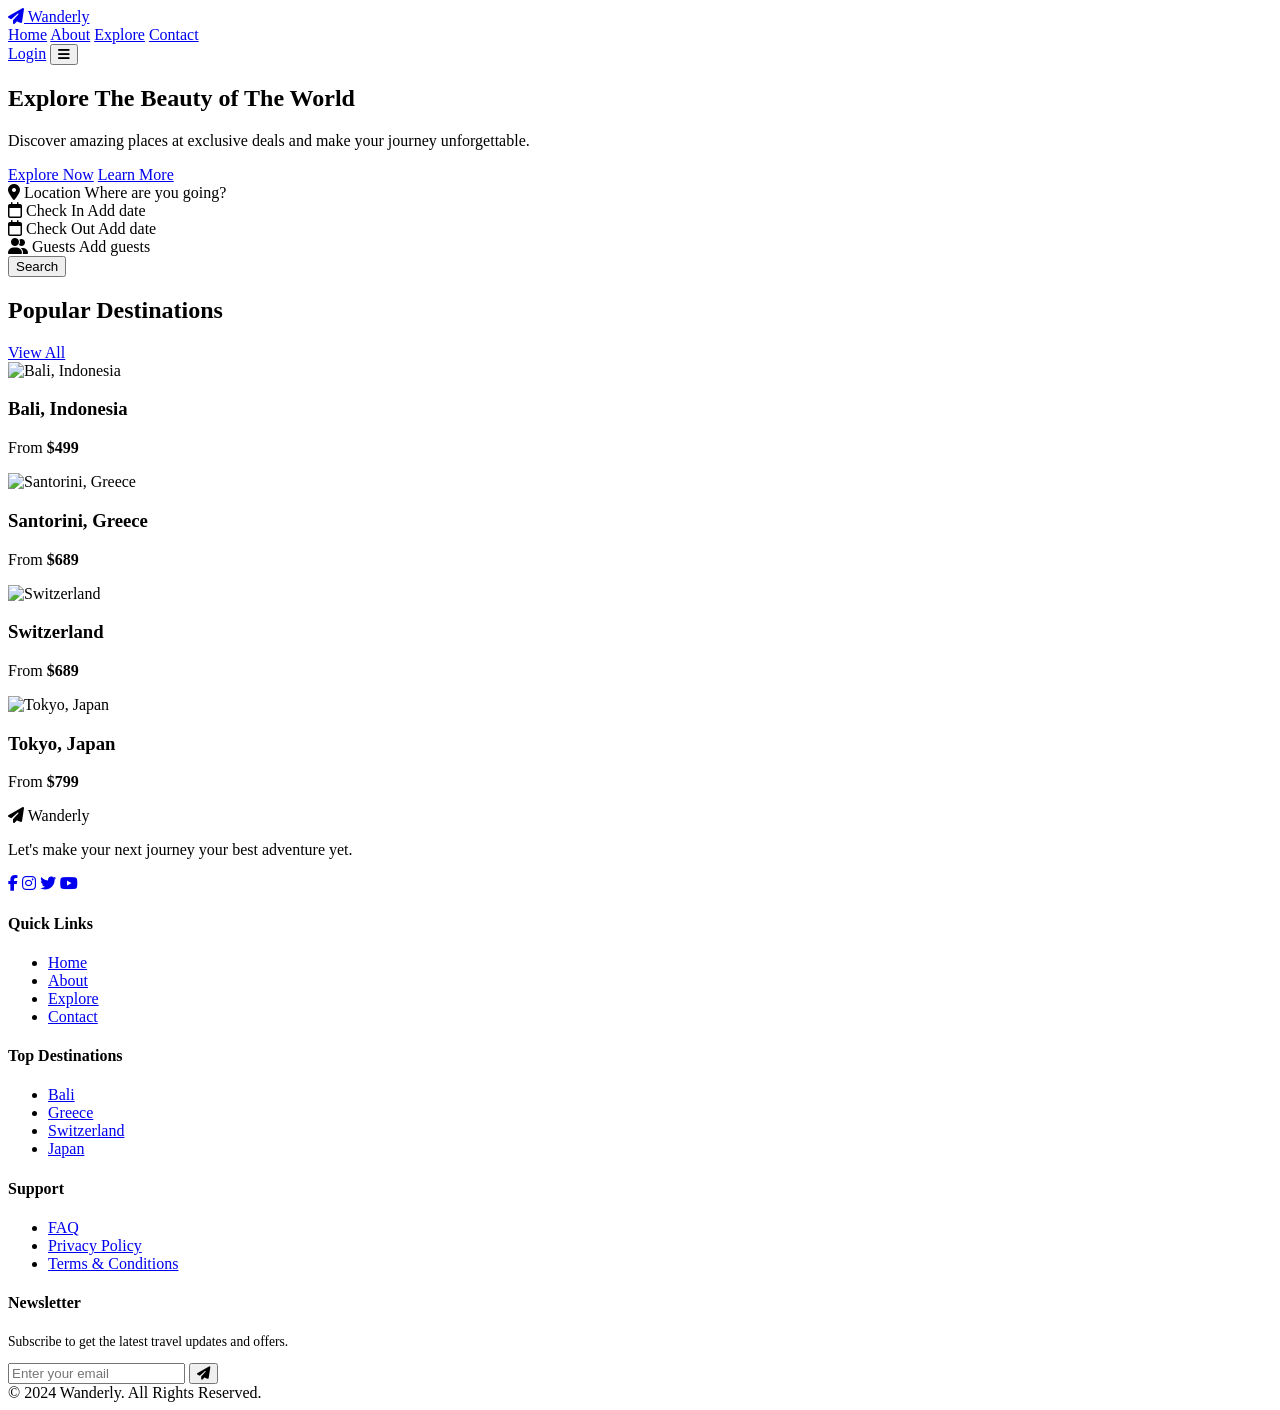
==== index.html @ 31401cce "Initial commit" ====
<!DOCTYPE html>
<html lang="en">
<head>
<meta charset="UTF-8" />
<meta name="viewport" content="width=device-width, initial-scale=1.0" />
<title>Wanderly | Explore The Beauty of The World</title>
<link rel="preconnect" href="https://fonts.googleapis.com" />
<link href="https://fonts.googleapis.com/css2?family=Inter:wght@400;500;600;700&display=swap" rel="stylesheet" />
<link rel="stylesheet" href="https://cdnjs.cloudflare.com/ajax/libs/font-awesome/6.5.1/css/all.min.css" />
<link rel="stylesheet" href="css/style.css" />
</head>
<body>

<!-- ================= NAVBAR ================= -->
<header class="navbar">
  <div class="container">
    <a href="index.html" class="logo"><i class="fa-solid fa-paper-plane icon"></i> Wanderly</a>

    <nav class="nav-links" id="navLinks">
      <a href="index.html" class="active">Home</a>
      <a href="about.html">About</a>
      <a href="explore.html">Explore</a>
      <a href="contact.html">Contact</a>
    </nav>

    <div class="nav-actions">
      <a href="login.html" class="btn btn-primary">Login</a>
      <button class="nav-toggle" id="navToggle" aria-label="Toggle menu"><i class="fa-solid fa-bars"></i></button>
    </div>
  </div>
</header>

<!-- ================= HERO ================= -->
<section class="hero">
  <div class="container">
    <div class="hero-content">
      <h1>Explore The Beauty of The World</h1>
      <p>Discover amazing places at exclusive deals and make your journey unforgettable.</p>
      <div class="hero-buttons">
        <a href="explore.html" class="btn btn-primary">Explore Now</a>
        <a href="about.html" class="btn btn-outline">Learn More</a>
      </div>
    </div>
  </div>
</section>

<!-- ================= SEARCH BAR ================= -->
<div class="container">
  <form class="search-bar">
    <div class="search-field">
      <label><i class="fa-solid fa-location-dot"></i> Location</label>
      <span>Where are you going?</span>
    </div>
    <div class="search-field">
      <label><i class="fa-regular fa-calendar"></i> Check In</label>
      <span>Add date</span>
    </div>
    <div class="search-field">
      <label><i class="fa-regular fa-calendar"></i> Check Out</label>
      <span>Add date</span>
    </div>
    <div class="search-field">
      <label><i class="fa-solid fa-user-group"></i> Guests</label>
      <span>Add guests</span>
    </div>
    <button type="submit" class="btn btn-primary">Search</button>
  </form>
</div>

<!-- ================= POPULAR DESTINATIONS ================= -->
<section class="section">
    
  <div class="container">
    <div class="section-header">
      <h2>Popular Destinations</h2>
      <a href="explore.html" class="view-all">View All</a>
    </div>

    <div class="destination-grid">
      <article class="destination-card">
        <div class="thumb"><img src="https://images.unsplash.com/photo-1518548419970-58e3b4079ab2?auto=format&fit=crop&w=500&q=80" alt="Bali, Indonesia"></div>
        <div class="info">
          <h3>Bali, Indonesia</h3>
          <p class="price">From <strong>$499</strong></p>
        </div>
      </article>

      <article class="destination-card">
        <div class="thumb"><img src="https://images.unsplash.com/photo-1570077188670-e3a8d69ac5ff?auto=format&fit=crop&w=500&q=80" alt="Santorini, Greece"></div>
        <div class="info">
          <h3>Santorini, Greece</h3>
          <p class="price">From <strong>$689</strong></p>
        </div>
      </article>

      <article class="destination-card">
        <div class="thumb"><img src="https://images.unsplash.com/photo-1531366936337-7c912a4589a7?auto=format&fit=crop&w=500&q=80" alt="Switzerland"></div>
        <div class="info">
          <h3>Switzerland</h3>
          <p class="price">From <strong>$689</strong></p>
        </div>
      </article>

      <article class="destination-card">
        <div class="thumb"><img src="https://images.unsplash.com/photo-1493976040374-85c8e12f0c0e?auto=format&fit=crop&w=500&q=80" alt="Tokyo, Japan"></div>
        <div class="info">
          <h3>Tokyo, Japan</h3>
          <p class="price">From <strong>$799</strong></p>
        </div>
      </article>
    </div>
  </div>
</section>

<!-- ================= FOOTER ================= -->
<footer class="site-footer">
  <div class="container footer-grid">
    <div class="footer-brand">
      <div class="logo"><i class="fa-solid fa-paper-plane icon"></i> Wanderly</div>
      <p>Let's make your next journey your best adventure yet.</p>
      <div class="footer-social">
        <a href="#"><i class="fa-brands fa-facebook-f"></i></a>
        <a href="#"><i class="fa-brands fa-instagram"></i></a>
        <a href="#"><i class="fa-brands fa-twitter"></i></a>
        <a href="#"><i class="fa-brands fa-youtube"></i></a>
      </div>
    </div>

    <div>
      <h4>Quick Links</h4>
      <ul>
        <li><a href="index.html">Home</a></li>
        <li><a href="about.html">About</a></li>
        <li><a href="explore.html">Explore</a></li>
        <li><a href="contact.html">Contact</a></li>
      </ul>
    </div>

    <div>
      <h4>Top Destinations</h4>
      <ul>
        <li><a href="explore.html">Bali</a></li>
        <li><a href="explore.html">Greece</a></li>
        <li><a href="explore.html">Switzerland</a></li>
        <li><a href="explore.html">Japan</a></li>
      </ul>
    </div>

    <div>
      <h4>Support</h4>
      <ul>
        <li><a href="#">FAQ</a></li>
        <li><a href="#">Privacy Policy</a></li>
        <li><a href="#">Terms &amp; Conditions</a></li>
      </ul>
    </div>

    <div>
      <h4>Newsletter</h4>
      <p style="font-size:0.85rem;">Subscribe to get the latest travel updates and offers.</p>
      <form class="newsletter-form">
        <input type="email" placeholder="Enter your email" required>
        <button type="submit"><i class="fa-solid fa-paper-plane"></i></button>
      </form>
    </div>
  </div>
  <div class="footer-bottom">&copy; 2024 Wanderly. All Rights Reserved.</div>
</footer>

<script src="js/main.js"></script>
</body>
</html>
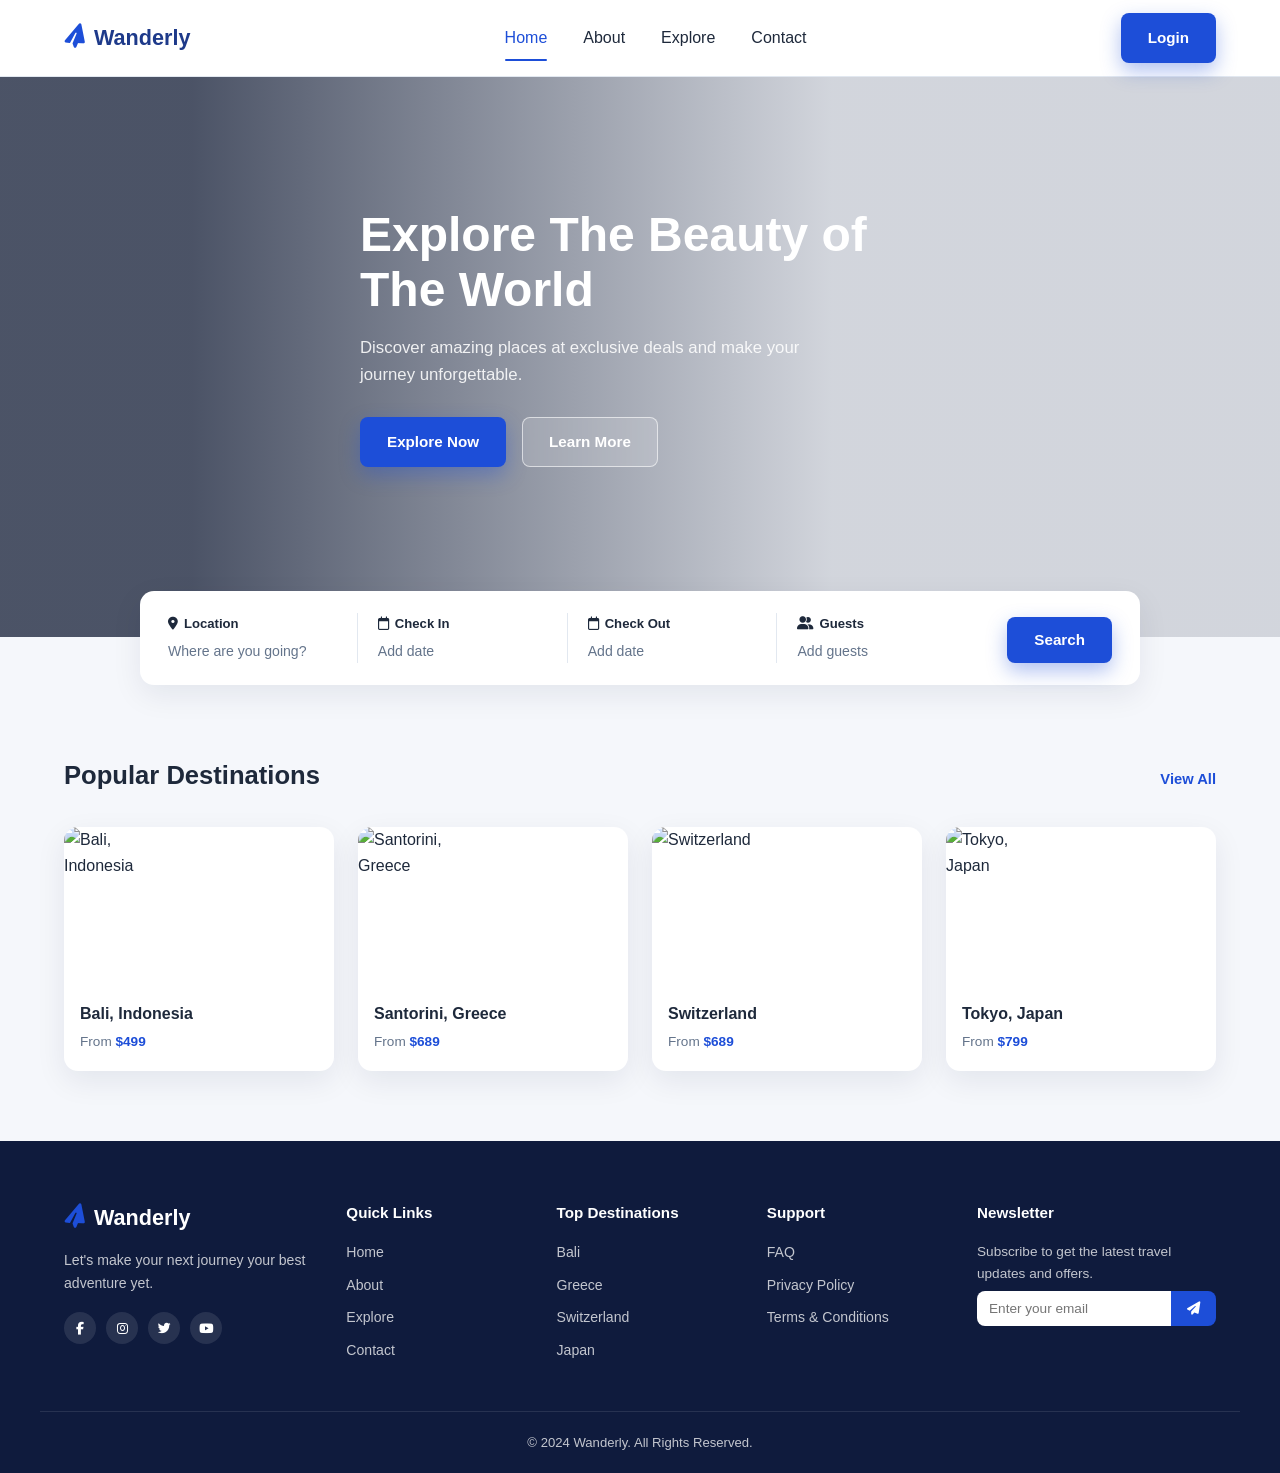
==== commit 59fd2347: "Fix stylesheet and script paths" ====
--- a/index.html
+++ b/index.html
@@ -7,7 +7,7 @@
 <link rel="preconnect" href="https://fonts.googleapis.com" />
 <link href="https://fonts.googleapis.com/css2?family=Inter:wght@400;500;600;700&display=swap" rel="stylesheet" />
 <link rel="stylesheet" href="https://cdnjs.cloudflare.com/ajax/libs/font-awesome/6.5.1/css/all.min.css" />
-<link rel="stylesheet" href="css/style.css" />
+<link rel="stylesheet" href="style.css" />
 </head>
 <body>
 
@@ -69,8 +69,7 @@
 
 <!-- ================= POPULAR DESTINATIONS ================= -->
 <section class="section">
-    
-  <div class="container">
+     <div class="container">
     <div class="section-header">
       <h2>Popular Destinations</h2>
       <a href="explore.html" class="view-all">View All</a>
@@ -167,6 +166,6 @@
   <div class="footer-bottom">&copy; 2024 Wanderly. All Rights Reserved.</div>
 </footer>
 
-<script src="js/main.js"></script>
+<script src="main.js"></script>
 </body>
 </html>
--- a/style.css
+++ b/style.css
@@ -0,0 +1,896 @@
+/* =========================================================
+   Wanderly — shared stylesheet
+   ========================================================= */
+
+:root {
+  --primary: #1d4ed8;
+  --primary-dark: #1e3a8a;
+  --navy: #0f1b3d;
+  --text-dark: #1e293b;
+  --text-gray: #64748b;
+  --bg-light: #f5f7fb;
+  --border: #e2e8f0;
+  --white: #ffffff;
+  --radius-sm: 8px;
+  --radius-md: 14px;
+  --radius-lg: 20px;
+  --shadow: 0 10px 30px rgba(15, 27, 61, 0.08);
+  --max-width: 1200px;
+}
+
+* {
+  margin: 0;
+  padding: 0;
+  box-sizing: border-box;
+}
+
+html {
+  scroll-behavior: smooth;
+}
+
+body {
+  font-family: "Inter", -apple-system, BlinkMacSystemFont, "Segoe UI", sans-serif;
+  color: var(--text-dark);
+  background: var(--bg-light);
+  line-height: 1.6;
+}
+
+a {
+  text-decoration: none;
+  color: inherit;
+}
+
+ul {
+  list-style: none;
+}
+
+img {
+  max-width: 100px;
+  display: block;
+}
+
+button, input, textarea {
+  font-family: inherit;
+}
+
+.container {
+  max-width: var(--max-width);
+  margin: 0 auto;
+  padding: 0 24px;
+}
+
+/* ---------- Buttons ---------- */
+.btn {
+  display: inline-flex;
+  align-items: center;
+  justify-content: center;
+  gap: 8px;
+  padding: 12px 26px;
+  border-radius: var(--radius-sm);
+  font-weight: 600;
+  font-size: 0.95rem;
+  border: 1px solid transparent;
+  cursor: pointer;
+  transition: transform 0.15s ease, box-shadow 0.15s ease, background 0.15s ease;
+}
+
+.btn:hover {
+  transform: translateY(-2px);
+}
+
+.btn-primary {
+  background: var(--primary);
+  color: var(--white);
+  box-shadow: 0 8px 20px rgba(29, 78, 216, 0.35);
+}
+
+.btn-primary:hover {
+  background: var(--primary-dark);
+}
+
+.btn-outline {
+  background: rgba(255, 255, 255, 0.15);
+  color: var(--white);
+  border-color: rgba(255, 255, 255, 0.6);
+  backdrop-filter: blur(2px);
+}
+
+.btn-outline:hover {
+  background: rgba(255, 255, 255, 0.28);
+}
+
+.btn-block {
+  width: 100%;
+}
+
+/* ---------- Navbar ---------- */
+.navbar {
+  position: sticky;
+  top: 0;
+  z-index: 100;
+  background: var(--white);
+  border-bottom: 1px solid var(--border);
+}
+
+.navbar .container {
+  display: flex;
+  align-items: center;
+  justify-content: space-between;
+  height: 76px;
+}
+
+.logo {
+  display: flex;
+  align-items: center;
+  gap: 8px;
+  font-size: 1.35rem;
+  font-weight: 700;
+  color: var(--primary-dark);
+}
+
+.logo .icon {
+  color: var(--primary);
+  transform: rotate(-20deg);
+}
+
+.nav-links {
+  display: flex;
+  gap: 36px;
+  font-weight: 500;
+  color: var(--text-dark);
+}
+
+.nav-links a {
+  position: relative;
+  padding: 6px 0;
+  transition: color 0.15s ease;
+}
+
+.nav-links a:hover {
+  color: var(--primary);
+}
+
+.nav-links a.active {
+  color: var(--primary);
+}
+
+.nav-links a.active::after {
+  content: "";
+  position: absolute;
+  left: 0;
+  right: 0;
+  bottom: -4px;
+  height: 2px;
+  background: var(--primary);
+  border-radius: 2px;
+}
+
+.nav-actions {
+  display: flex;
+  align-items: center;
+  gap: 18px;
+}
+
+.nav-toggle {
+  display: none;
+  background: none;
+  border: none;
+  font-size: 1.6rem;
+  color: var(--primary-dark);
+  cursor: pointer;
+}
+
+/* ---------- Hero (Home) ---------- */
+.hero {
+  position: relative;
+  min-height: 560px;
+  display: flex;
+  align-items: center;
+  color: var(--white);
+  background:
+    linear-gradient(90deg, rgba(10, 20, 45, 0.72) 15%, rgba(10, 20, 45, 0.15) 65%),
+    url("https://images.unsplash.com/photo-1506905925346-21bda4d32df4?auto=format&fit=crop&w=1600&q=80")
+      center/cover no-repeat;
+}
+
+.hero-content {
+  max-width: 560px;
+  padding: 100px 0 140px;
+}
+
+.hero-content h1 {
+  font-size: 3rem;
+  line-height: 1.15;
+  font-weight: 700;
+  margin-bottom: 18px;
+}
+
+.hero-content p {
+  font-size: 1.05rem;
+  color: rgba(255, 255, 255, 0.88);
+  margin-bottom: 28px;
+  max-width: 460px;
+}
+
+.hero-buttons {
+  display: flex;
+  gap: 16px;
+}
+
+/* ---------- Search bar ---------- */
+.search-bar {
+  position: relative;
+  z-index: 5;
+  max-width: 1000px;
+  margin: -46px auto 0;
+  background: var(--white);
+  border-radius: var(--radius-md);
+  box-shadow: var(--shadow);
+  padding: 22px 28px;
+  display: grid;
+  grid-template-columns: repeat(4, 1fr) auto;
+  gap: 20px;
+  align-items: end;
+}
+
+.search-field {
+  display: flex;
+  flex-direction: column;
+  gap: 6px;
+  border-right: 1px solid var(--border);
+  padding-right: 16px;
+}
+
+.search-field:last-of-type {
+  border-right: none;
+}
+
+.search-field label {
+  display: flex;
+  align-items: center;
+  gap: 6px;
+  font-size: 0.82rem;
+  font-weight: 600;
+  color: var(--text-dark);
+}
+
+.search-field span {
+  font-size: 0.88rem;
+  color: var(--text-gray);
+}
+
+.search-bar .btn {
+  height: 46px;
+  white-space: nowrap;
+}
+
+/* ---------- Section headings ---------- */
+.section {
+  padding: 70px 0;
+}
+
+.section-header {
+  display: flex;
+  align-items: baseline;
+  justify-content: space-between;
+  margin-bottom: 32px;
+}
+
+.section-header h2 {
+  font-size: 1.6rem;
+  font-weight: 700;
+}
+
+.section-header .view-all {
+  color: var(--primary);
+  font-weight: 600;
+  font-size: 0.92rem;
+}
+
+.eyebrow-line {
+  display: flex;
+  align-items: center;
+  gap: 8px;
+  margin: 10px 0 20px;
+}
+
+.eyebrow-line .bar {
+  width: 40px;
+  height: 3px;
+  background: var(--primary);
+  border-radius: 2px;
+}
+
+.eyebrow-line .icon {
+  color: var(--primary);
+  font-size: 0.9rem;
+}
+
+/* ---------- Destination cards ---------- */
+.destination-grid {
+  display: grid;
+  grid-template-columns: repeat(4, 1fr);
+  gap: 24px;
+}
+
+.destination-card {
+  background: var(--white);
+  border-radius: var(--radius-md);
+  overflow: hidden;
+  box-shadow: var(--shadow);
+  transition: transform 0.2s ease, box-shadow 0.2s ease;
+}
+
+.destination-card:hover {
+  transform: translateY(-6px);
+  box-shadow: 0 16px 34px rgba(15, 27, 61, 0.14);
+}
+
+.destination-card .thumb {
+  height: 160px;
+  overflow: hidden;
+}
+
+.destination-card .thumb img {
+  width: 100%;
+  height: 100%;
+  object-fit: cover;
+  transition: transform 0.35s ease;
+}
+
+.destination-card:hover .thumb img {
+  transform: scale(1.06);
+}
+
+.destination-card .info {
+  padding: 14px 16px 18px;
+}
+
+.destination-card h3 {
+  font-size: 1rem;
+  font-weight: 700;
+  margin-bottom: 4px;
+}
+
+.destination-card .price {
+  font-size: 0.85rem;
+  color: var(--text-gray);
+}
+
+.destination-card .price strong {
+  color: var(--primary);
+  font-weight: 700;
+}
+
+/* ---------- Explore filter chips ---------- */
+.filter-row {
+  display: flex;
+  justify-content: center;
+  gap: 12px;
+  flex-wrap: wrap;
+  margin-bottom: 40px;
+}
+
+.filter-chip {
+  padding: 10px 22px;
+  border-radius: 999px;
+  border: 1px solid var(--border);
+  background: var(--white);
+  font-weight: 600;
+  font-size: 0.9rem;
+  color: var(--text-dark);
+  cursor: pointer;
+  transition: all 0.15s ease;
+}
+
+.filter-chip:hover {
+  border-color: var(--primary);
+  color: var(--primary);
+}
+
+.filter-chip.active {
+  background: var(--primary);
+  border-color: var(--primary);
+  color: var(--white);
+}
+
+.page-title {
+  text-align: center;
+  margin-bottom: 8px;
+}
+
+.page-title h1 {
+  font-size: 2rem;
+  font-weight: 700;
+}
+
+.page-title .icon {
+  color: var(--primary);
+}
+
+/* ---------- About page ---------- */
+.about-hero {
+  padding: 70px 0 30px;
+}
+
+.about-hero .container {
+  display: grid;
+  grid-template-columns: 1fr 1fr;
+  gap: 60px;
+  align-items: center;
+}
+
+.about-hero h1 {
+  font-size: 2.2rem;
+  font-weight: 700;
+  margin-bottom: 10px;
+}
+
+.about-hero p {
+  color: var(--text-gray);
+  margin-bottom: 16px;
+}
+
+.about-hero .img-wrap img {
+  border-radius: var(--radius-lg);
+  box-shadow: var(--shadow);
+}
+
+.why-us {
+  text-align: center;
+  padding: 60px 0 80px;
+}
+
+.why-us h2 {
+  font-size: 1.6rem;
+  font-weight: 700;
+  margin-bottom: 40px;
+}
+
+.why-grid {
+  display: grid;
+  grid-template-columns: repeat(4, 1fr);
+  gap: 24px;
+}
+
+.why-card {
+  background: var(--white);
+  border-radius: var(--radius-md);
+  padding: 28px 20px;
+  box-shadow: var(--shadow);
+  text-align: left;
+}
+
+.why-card .icon-badge {
+  width: 44px;
+  height: 44px;
+  border-radius: 10px;
+  background: rgba(29, 78, 216, 0.1);
+  color: var(--primary);
+  display: flex;
+  align-items: center;
+  justify-content: center;
+  font-size: 1.2rem;
+  margin-bottom: 14px;
+}
+
+.why-card h3 {
+  font-size: 1rem;
+  font-weight: 700;
+  margin-bottom: 8px;
+}
+
+.why-card p {
+  font-size: 0.88rem;
+  color: var(--text-gray);
+}
+
+/* ---------- Auth (Login) page ---------- */
+.auth-shell {
+  min-height: calc(100vh - 76px);
+  display: grid;
+  grid-template-columns: 1.15fr 1fr;
+}
+
+.auth-visual {
+  position: relative;
+  color: var(--white);
+  background:
+    linear-gradient(180deg, rgba(10, 20, 45, 0.35), rgba(10, 20, 45, 0.75)),
+    url("https://images.unsplash.com/photo-1507525428034-b723cf961d3e?auto=format&fit=crop&w=1400&q=80")
+      center/cover no-repeat;
+  display: flex;
+  flex-direction: column;
+  justify-content: space-between;
+  padding: 48px;
+}
+
+.auth-visual .icon {
+  font-size: 1.8rem;
+}
+
+.auth-visual h2 {
+  font-size: 2rem;
+  font-weight: 700;
+  margin-bottom: 10px;
+}
+
+.auth-visual p {
+  color: rgba(255, 255, 255, 0.85);
+  max-width: 340px;
+}
+
+.auth-form-wrap {
+  display: flex;
+  align-items: center;
+  justify-content: center;
+  padding: 48px 24px;
+}
+
+.auth-card {
+  width: 100%;
+  max-width: 380px;
+}
+
+.auth-card h1 {
+  font-size: 1.6rem;
+  font-weight: 700;
+  margin-bottom: 8px;
+}
+
+.auth-card > p {
+  color: var(--text-gray);
+  margin-bottom: 28px;
+  font-size: 0.92rem;
+}
+
+.field-group {
+  margin-bottom: 18px;
+}
+
+.field-group label {
+  display: block;
+  font-size: 0.88rem;
+  font-weight: 600;
+  margin-bottom: 6px;
+}
+
+.field-group input,
+.field-group textarea {
+  width: 100%;
+  padding: 12px 14px;
+  border: 1px solid var(--border);
+  border-radius: var(--radius-sm);
+  font-size: 0.92rem;
+  color: var(--text-dark);
+  background: var(--white);
+  transition: border-color 0.15s ease, box-shadow 0.15s ease;
+}
+
+.field-group input:focus,
+.field-group textarea:focus {
+  outline: none;
+  border-color: var(--primary);
+  box-shadow: 0 0 0 3px rgba(29, 78, 216, 0.15);
+}
+
+.field-group textarea {
+  resize: vertical;
+  min-height: 120px;
+}
+
+.form-row-between {
+  display: flex;
+  align-items: center;
+  justify-content: space-between;
+  margin-bottom: 22px;
+  font-size: 0.88rem;
+}
+
+.remember-me {
+  display: flex;
+  align-items: center;
+  gap: 8px;
+  color: var(--text-gray);
+}
+
+.form-row-between a {
+  color: var(--primary);
+  font-weight: 600;
+}
+
+.auth-switch {
+  text-align: center;
+  margin-top: 20px;
+  font-size: 0.9rem;
+  color: var(--text-gray);
+}
+
+.auth-switch a {
+  color: var(--primary);
+  font-weight: 700;
+}
+
+/* ---------- Contact page ---------- */
+.contact-section {
+  padding: 70px 0;
+}
+
+.contact-grid {
+  display: grid;
+  grid-template-columns: 0.85fr 1.15fr;
+  gap: 50px;
+}
+
+.contact-info h1 {
+  font-size: 2rem;
+  font-weight: 700;
+  margin-bottom: 10px;
+}
+
+.contact-info > p {
+  color: var(--text-gray);
+  margin-bottom: 30px;
+}
+
+.contact-item {
+  display: flex;
+  gap: 16px;
+  margin-bottom: 26px;
+}
+
+.contact-item .icon-badge {
+  width: 44px;
+  height: 44px;
+  flex-shrink: 0;
+  border-radius: 10px;
+  background: rgba(29, 78, 216, 0.1);
+  color: var(--primary);
+  display: flex;
+  align-items: center;
+  justify-content: center;
+  font-size: 1.1rem;
+}
+
+.contact-item h4 {
+  font-size: 0.95rem;
+  font-weight: 700;
+  margin-bottom: 2px;
+}
+
+.contact-item p {
+  color: var(--text-gray);
+  font-size: 0.9rem;
+}
+
+.social-row {
+  display: flex;
+  gap: 12px;
+  margin-top: 10px;
+}
+
+.social-row a,
+.footer-social a {
+  width: 36px;
+  height: 36px;
+  border-radius: 50%;
+  background: var(--primary);
+  color: var(--white);
+  display: flex;
+  align-items: center;
+  justify-content: center;
+  font-size: 0.9rem;
+  transition: background 0.15s ease, transform 0.15s ease;
+}
+
+.social-row a:hover,
+.footer-social a:hover {
+  background: var(--primary-dark);
+  transform: translateY(-2px);
+}
+
+.contact-form-card {
+  background: var(--white);
+  border-radius: var(--radius-md);
+  box-shadow: var(--shadow);
+  padding: 32px;
+}
+
+.form-grid-2 {
+  display: grid;
+  grid-template-columns: 1fr 1fr;
+  gap: 18px;
+}
+
+/* ---------- Footer ---------- */
+.site-footer {
+  background: var(--navy);
+  color: rgba(255, 255, 255, 0.75);
+  padding: 60px 0 0;
+}
+
+.footer-grid {
+  display: grid;
+  grid-template-columns: 1.4fr 1fr 1fr 1fr 1.3fr;
+  gap: 30px;
+  padding-bottom: 40px;
+  border-bottom: 1px solid rgba(255, 255, 255, 0.1);
+}
+
+.footer-grid h4 {
+  color: var(--white);
+  font-size: 0.95rem;
+  margin-bottom: 16px;
+}
+
+.footer-brand .logo {
+  color: var(--white);
+  margin-bottom: 14px;
+}
+
+.footer-brand p {
+  font-size: 0.88rem;
+  margin-bottom: 18px;
+}
+
+.footer-social {
+  display: flex;
+  gap: 10px;
+}
+
+.footer-social a {
+  background: rgba(255, 255, 255, 0.1);
+  width: 32px;
+  height: 32px;
+  font-size: 0.8rem;
+}
+
+.footer-grid ul li {
+  margin-bottom: 10px;
+  font-size: 0.88rem;
+}
+
+.footer-grid ul li a:hover {
+  color: var(--white);
+}
+
+.newsletter-form {
+  display: flex;
+  margin-top: 6px;
+  border-radius: var(--radius-sm);
+  overflow: hidden;
+}
+
+.newsletter-form input {
+  flex: 1;
+  padding: 10px 12px;
+  border: none;
+  font-size: 0.85rem;
+}
+
+.newsletter-form input:focus {
+  outline: none;
+}
+
+.newsletter-form button {
+  background: var(--primary);
+  color: var(--white);
+  border: none;
+  padding: 0 16px;
+  cursor: pointer;
+}
+
+.footer-bottom {
+  text-align: center;
+  font-size: 0.82rem;
+  padding: 20px 0;
+}
+
+/* ---------- Responsive ---------- */
+@media (max-width: 992px) {
+  .destination-grid {
+    grid-template-columns: repeat(2, 1fr);
+  }
+
+  .why-grid {
+    grid-template-columns: repeat(2, 1fr);
+  }
+
+  .footer-grid {
+    grid-template-columns: repeat(2, 1fr);
+  }
+
+  .about-hero .container {
+    grid-template-columns: 1fr;
+  }
+
+  .about-hero .img-order {
+    order: -1;
+  }
+
+  .auth-shell {
+    grid-template-columns: 1fr;
+  }
+
+  .auth-visual {
+    display: none;
+  }
+
+  .contact-grid {
+    grid-template-columns: 1fr;
+  }
+
+  .search-bar {
+    grid-template-columns: repeat(2, 1fr);
+  }
+
+  .search-field {
+    border-right: none;
+    border-bottom: 1px solid var(--border);
+    padding-bottom: 12px;
+  }
+}
+
+@media (max-width: 700px) {
+  .nav-links {
+    position: fixed;
+    top: 76px;
+    left: 0;
+    right: 0;
+    background: var(--white);
+    flex-direction: column;
+    gap: 0;
+    padding: 10px 24px 20px;
+    border-bottom: 1px solid var(--border);
+    transform: translateY(-140%);
+    opacity: 0;
+    pointer-events: none;
+    transition: transform 0.25s ease, opacity 0.25s ease;
+  }
+
+  .nav-links.open {
+    transform: translateY(0);
+    opacity: 1;
+    pointer-events: auto;
+  }
+
+  .nav-links a {
+    padding: 12px 0;
+    border-bottom: 1px solid var(--border);
+  }
+
+  .nav-toggle {
+    display: block;
+  }
+
+  .hero-content h1 {
+    font-size: 2.2rem;
+  }
+
+  .search-bar {
+    grid-template-columns: 1fr;
+    margin: -20px 16px 0;
+  }
+
+  .destination-grid {
+    grid-template-columns: 1fr;
+  }
+
+  .why-grid {
+    grid-template-columns: 1fr;
+  }
+
+  .footer-grid {
+    grid-template-columns: 1fr;
+  }
+
+  .form-grid-2 {
+    grid-template-columns: 1fr;
+  }
+
+  .section-header {
+    flex-direction: column;
+    align-items: flex-start;
+    gap: 8px;
+  }
+}
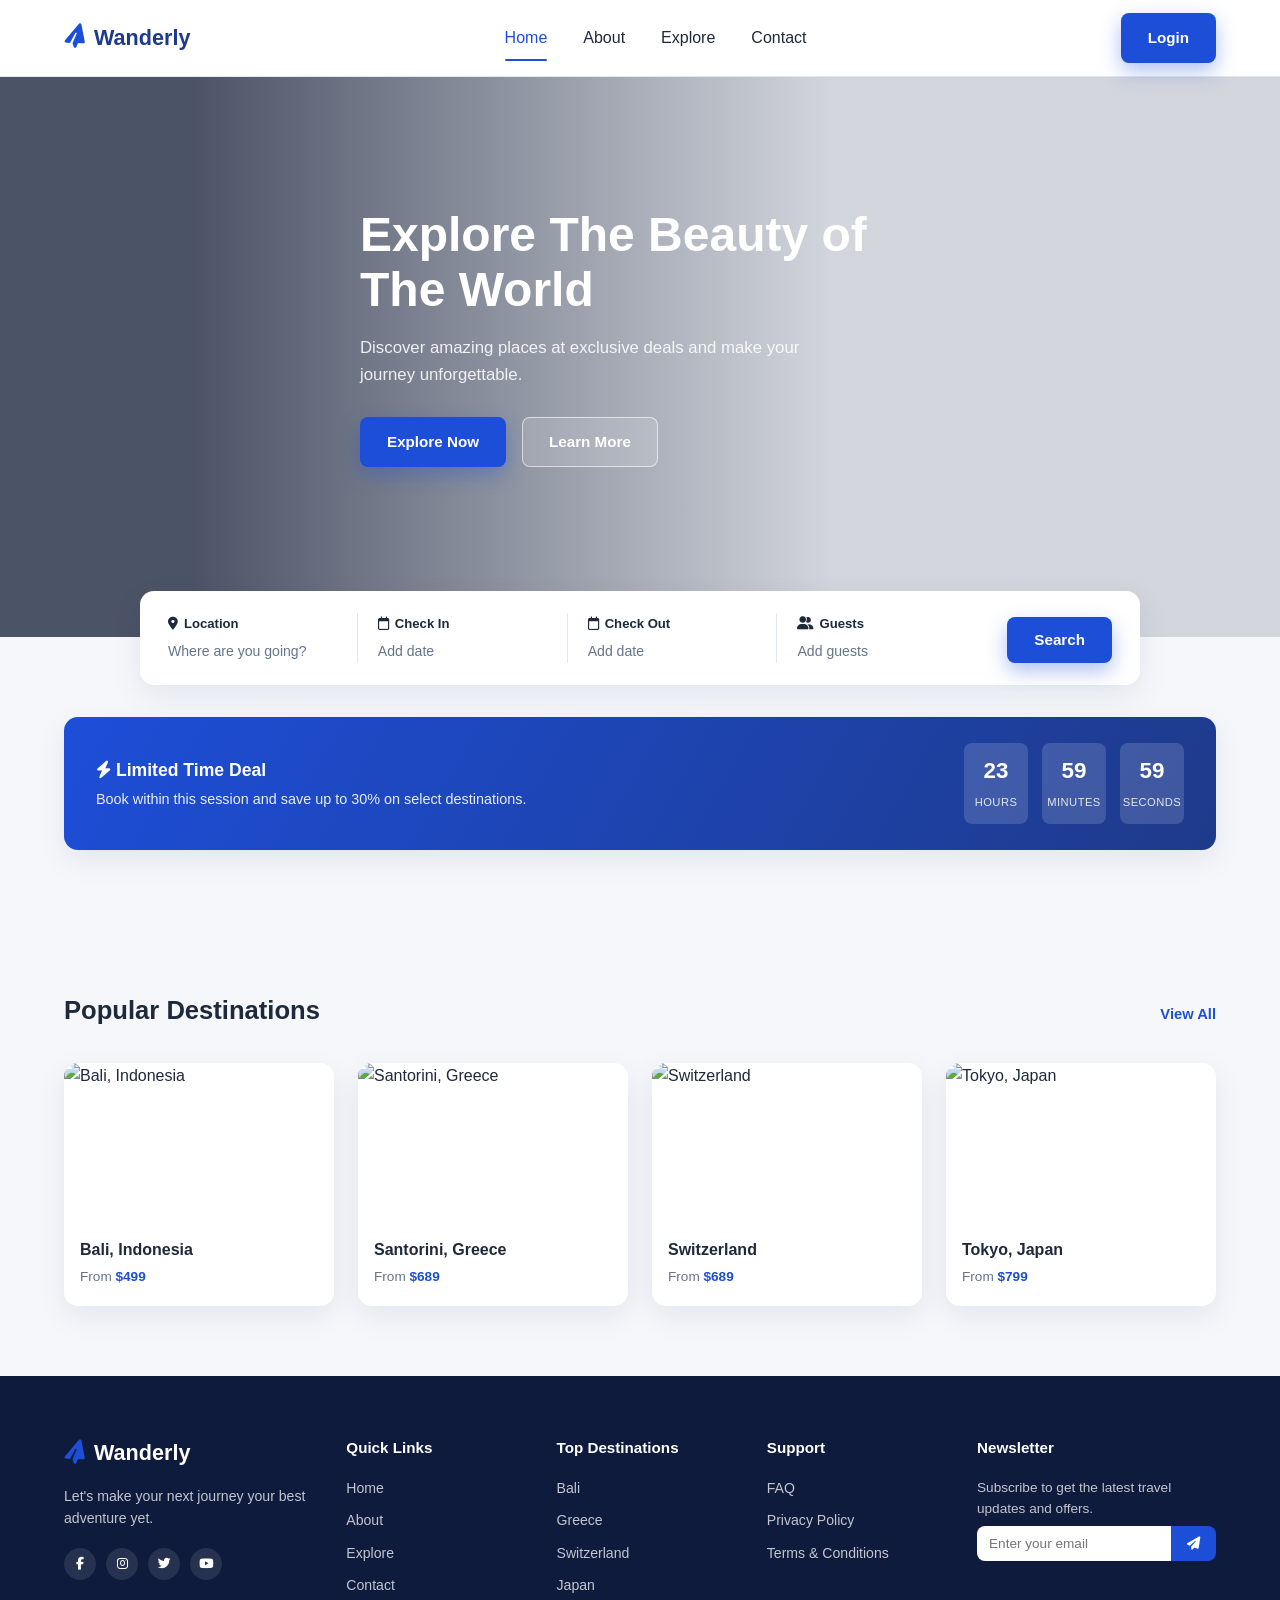
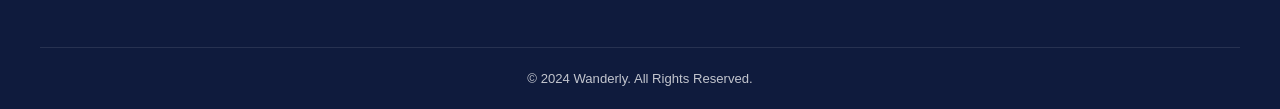
==== commit d46e5a34: "Add countdown timer with session storage" ====
--- a/index.html
+++ b/index.html
@@ -67,9 +67,26 @@
   </form>
 </div>
 
+<!-- ================= LIMITED TIME DEAL COUNTDOWN ================= -->
+<section class="section" style="padding-top:32px;">
+  <div class="container">
+    <div class="countdown-banner">
+      <div class="countdown-text">
+        <h3><i class="fa-solid fa-bolt"></i> Limited Time Deal</h3>
+        <p>Book within this session and save up to 30% on select destinations.</p>
+      </div>
+      <div class="countdown-timer">
+        <div class="countdown-unit"><span id="cdHours">00</span><small>Hours</small></div>
+        <div class="countdown-unit"><span id="cdMinutes">00</span><small>Minutes</small></div>
+        <div class="countdown-unit"><span id="cdSeconds">00</span><small>Seconds</small></div>
+      </div>
+    </div>
+  </div>
+</section>
+
 <!-- ================= POPULAR DESTINATIONS ================= -->
 <section class="section">
-     <div class="container">
+  <div class="container">
     <div class="section-header">
       <h2>Popular Destinations</h2>
       <a href="explore.html" class="view-all">View All</a>
--- a/style.css
+++ b/style.css
@@ -45,7 +45,7 @@
 }
 
 img {
-  max-width: 100px;
+  max-width: 100%;
   display: block;
 }
 
@@ -259,6 +259,56 @@
   color: var(--text-gray);
 }
 
+/* ---------- Countdown banner ---------- */
+.countdown-banner {
+  display: flex;
+  flex-wrap: wrap;
+  align-items: center;
+  justify-content: space-between;
+  gap: 20px;
+  background: linear-gradient(120deg, var(--primary), var(--primary-dark));
+  border-radius: var(--radius-md);
+  padding: 26px 32px;
+  color: var(--white);
+  box-shadow: var(--shadow);
+}
+
+.countdown-text h3 {
+  font-size: 1.1rem;
+  margin-bottom: 4px;
+}
+
+.countdown-text p {
+  font-size: 0.9rem;
+  opacity: 0.9;
+}
+
+.countdown-timer {
+  display: flex;
+  gap: 14px;
+}
+
+.countdown-unit {
+  background: rgba(255, 255, 255, 0.15);
+  border-radius: var(--radius-sm);
+  min-width: 64px;
+  padding: 10px 0;
+  text-align: center;
+}
+
+.countdown-unit span {
+  display: block;
+  font-size: 1.4rem;
+  font-weight: 700;
+}
+
+.countdown-unit small {
+  font-size: 0.7rem;
+  opacity: 0.85;
+  text-transform: uppercase;
+  letter-spacing: 0.04em;
+}
+
 .search-bar .btn {
   height: 46px;
   white-space: nowrap;
@@ -329,6 +379,39 @@
 .destination-card .thumb {
   height: 160px;
   overflow: hidden;
+  position: relative;
+}
+
+.fav-btn {
+  position: absolute;
+  top: 10px;
+  right: 10px;
+  width: 34px;
+  height: 34px;
+  border: none;
+  border-radius: 50%;
+  background: rgba(255, 255, 255, 0.9);
+  color: #64748b;
+  display: flex;
+  align-items: center;
+  justify-content: center;
+  cursor: pointer;
+  transition: transform 0.15s ease, color 0.15s ease;
+}
+
+.fav-btn:hover {
+  transform: scale(1.1);
+}
+
+.fav-btn.active {
+  color: #dc2626;
+}
+
+.empty-state {
+  text-align: center;
+  color: var(--text-gray);
+  padding: 40px 0;
+  grid-column: 1 / -1;
 }
 
 .destination-card .thumb img {
@@ -577,6 +660,33 @@
 .field-group textarea {
   resize: vertical;
   min-height: 120px;
+}
+
+.field-group input.is-invalid,
+.field-group textarea.is-invalid {
+  border-color: #dc2626;
+}
+
+.field-group input.is-invalid:focus,
+.field-group textarea.is-invalid:focus {
+  border-color: #dc2626;
+  box-shadow: 0 0 0 3px rgba(220, 38, 38, 0.15);
+}
+
+.field-group input.is-valid,
+.field-group textarea.is-valid {
+  border-color: #16a34a;
+}
+
+.field-error {
+  display: none;
+  color: #dc2626;
+  font-size: 0.8rem;
+  margin-top: 6px;
+}
+
+.field-error.show {
+  display: block;
 }
 
 .form-row-between {
@@ -845,6 +955,7 @@
     transform: translateY(-140%);
     opacity: 0;
     pointer-events: none;
+  
     transition: transform 0.25s ease, opacity 0.25s ease;
   }
 
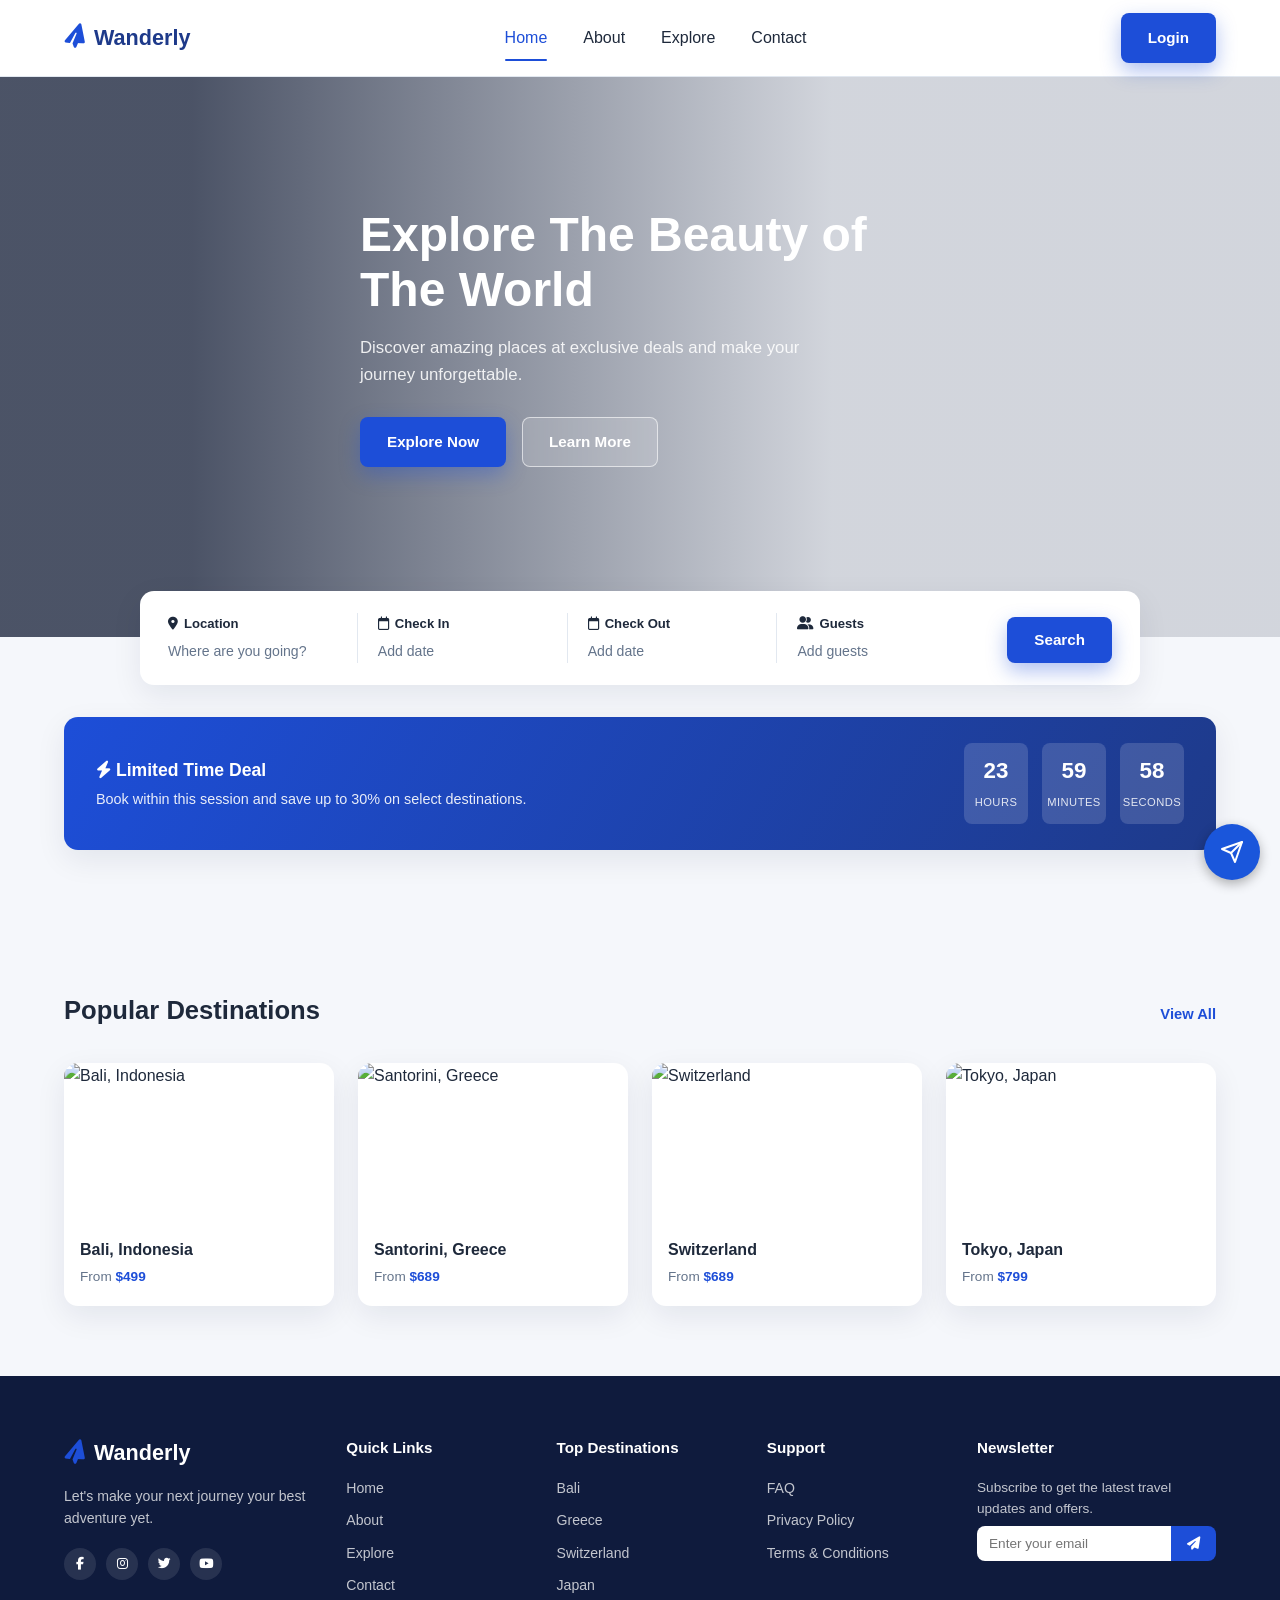
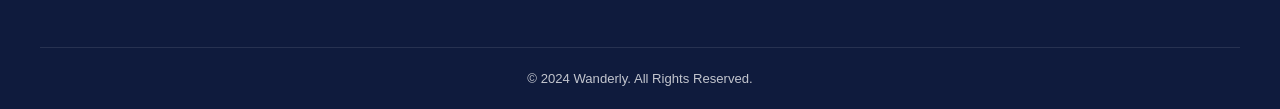
==== commit 735724fd: "Add AI chatbot widget and serverless API" ====
--- a/index.html
+++ b/index.html
@@ -184,5 +184,6 @@
 </footer>
 
 <script src="main.js"></script>
+<script src="chat-widget.js"></script>
 </body>
 </html>
